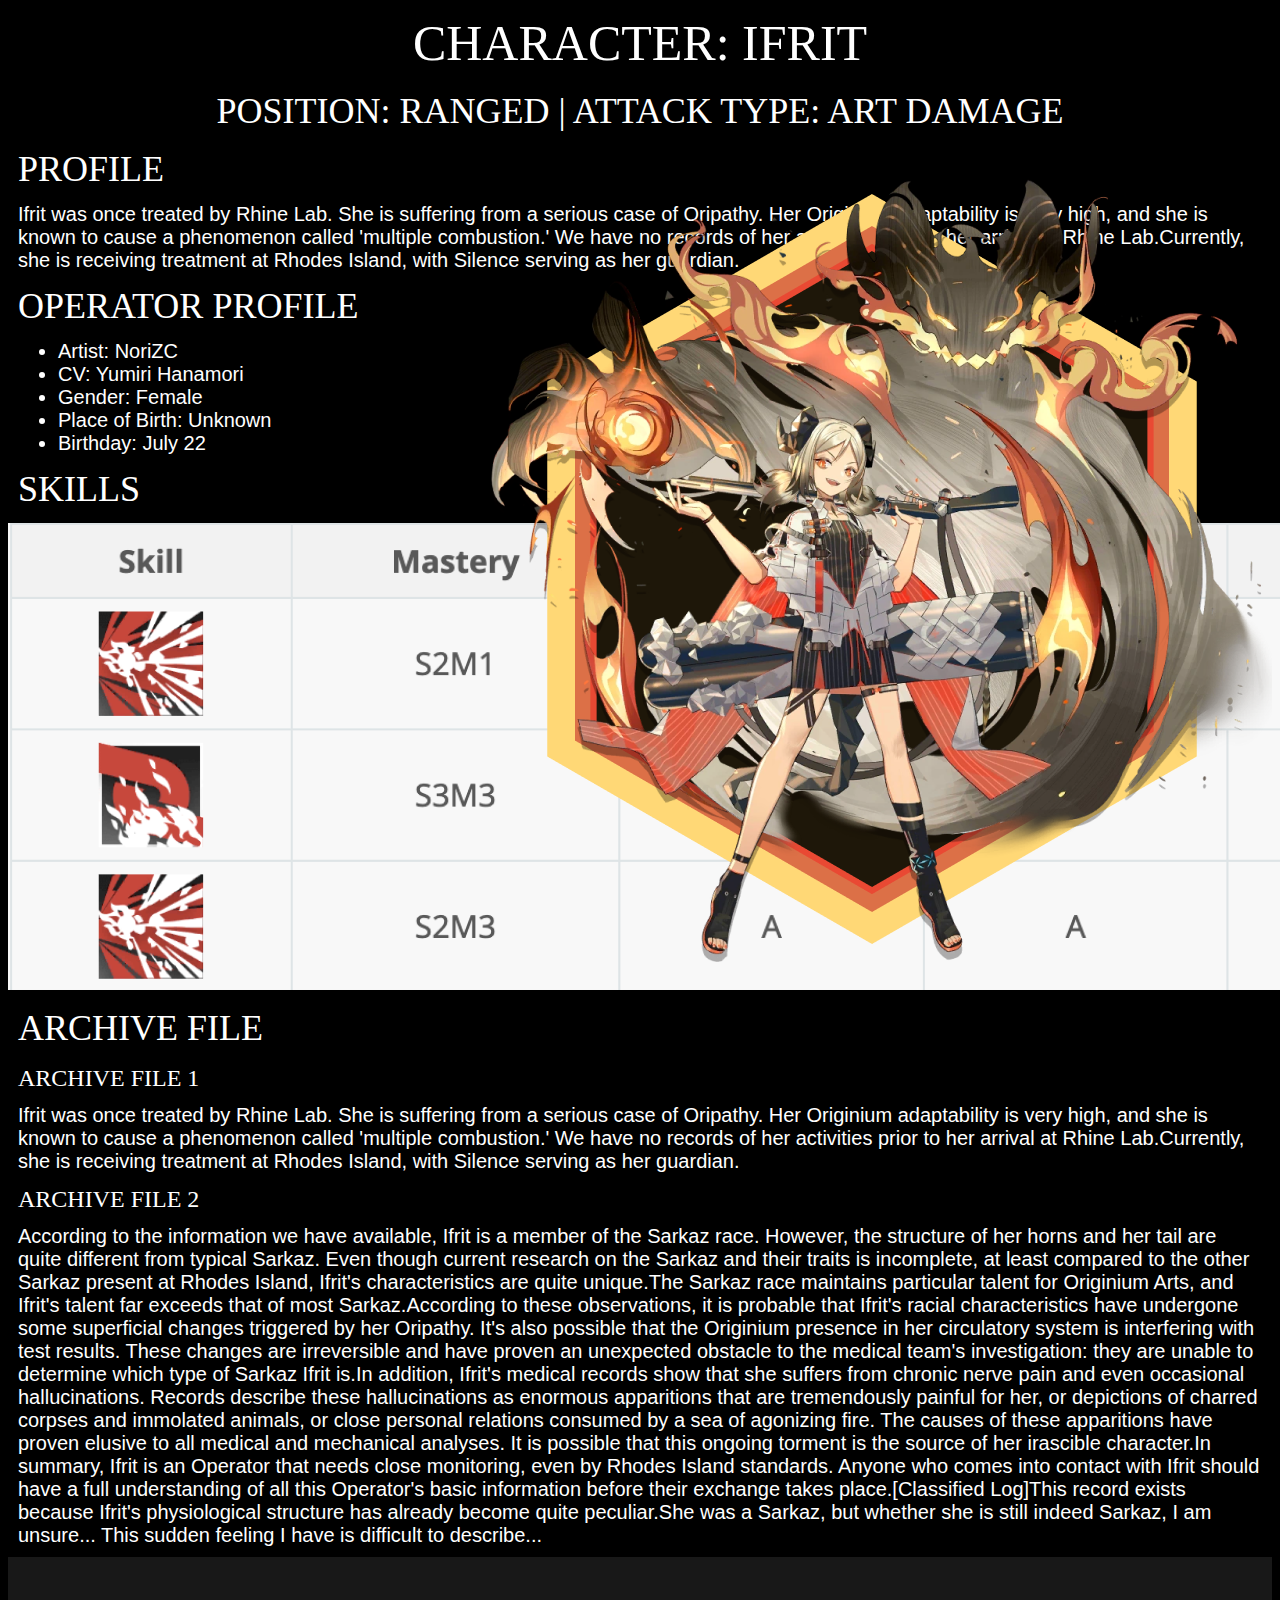
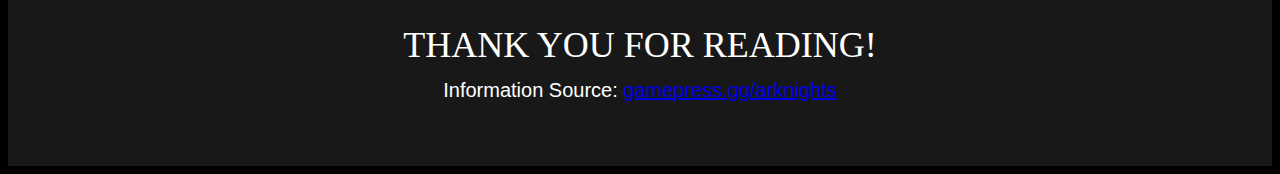
==== index.html @ 347c3e2e "add index page and ifrit css" ====
<!DOCTYPE html>
<html>
<head>
	<meta charset="utf-8">
	<meta name="viewport" content="width=device-width, initial-scale=1">
	<title>
		Ifrit Profile
	</title>
	<link rel="icon" href="img/Ifrit_Elite_2 1.png">
	<link rel="stylesheet" type="text/css" href="css/ifrit.css">
</head>
<body>
	<!-- header element -->
	<header>
		<div class="mainRunner">
			<img class="backimg" src="img/Group 1.png">
			<img class="frontimg" src="img/Ifrit_Elite_2 1.png">
		</div>
		<h1 class="center">CHARACTER: Ifrit</h1>
		<h2 class="center">Position: ranged | Attack Type: Art Damage</h2>
	</header>

	<!-- main element -->
	<main>
		<!-- profile -->
		<h2>PROFILE</h2>
		<p>
			Ifrit was once treated by Rhine Lab. She is suffering from a serious case of Oripathy. Her Originium adaptability is very high, and she is known to cause a phenomenon called 'multiple combustion.' We have no records of her activities prior to her arrival at Rhine Lab.Currently, she is receiving treatment at Rhodes Island, with Silence serving as her guardian.
		</p>

		<!-- operator profile -->
		<h2>Operator Profile</h2>
		<ul>
			<li>Artist: NoriZC</li>
			<li>CV: Yumiri Hanamori</li>
			<li>Gender: Female</li>
			<li>Place of Birth: Unknown</li>
			<li>Birthday: July 22</li>
		</ul>
	
		<!-- skills -->
		<h2>SKILLS</h2>
		<img src="img/image 1.png">

		<!-- archive file -->
		<h2>Archive File</h2>
		<h3>Archive File 1</h3>
		<p>
			Ifrit was once treated by Rhine Lab. She is suffering from a serious case of Oripathy. Her Originium adaptability is very high, and she is known to cause a phenomenon called 'multiple combustion.' We have no records of her activities prior to her arrival at Rhine Lab.Currently, she is receiving treatment at Rhodes Island, with Silence serving as her guardian.
		</p>
		<h3>Archive File 2</h3>
		<p>
			According to the information we have available, Ifrit is a member of the Sarkaz race. However, the structure of her horns and her tail are quite different from typical Sarkaz. Even though current research on the Sarkaz and their traits is incomplete, at least compared to the other Sarkaz present at Rhodes Island, Ifrit's characteristics are quite unique.The Sarkaz race maintains particular talent for Originium Arts, and Ifrit's talent far exceeds that of most Sarkaz.According to these observations, it is probable that Ifrit's racial characteristics have undergone some superficial changes triggered by her Oripathy. It's also possible that the Originium presence in her circulatory system is interfering with test results. These changes are irreversible and have proven an unexpected obstacle to the medical team's investigation: they are unable to determine which type of Sarkaz Ifrit is.In addition, Ifrit's medical records show that she suffers from chronic nerve pain and even occasional hallucinations. Records describe these hallucinations as enormous apparitions that are tremendously painful for her, or depictions of charred corpses and immolated animals, or close personal relations consumed by a sea of agonizing fire. The causes of these apparitions have proven elusive to all medical and mechanical analyses. It is possible that this ongoing torment is the source of her irascible character.In summary, Ifrit is an Operator that needs close monitoring, even by Rhodes Island standards. Anyone who comes into contact with Ifrit should have a full understanding of all this Operator's basic information before their exchange takes place.[Classified Log]This record exists because Ifrit's physiological structure has already become quite peculiar.She was a Sarkaz, but whether she is still indeed Sarkaz, I am unsure... This sudden feeling I have is difficult to describe...
		</p>
	</main>

	<!-- footer element -->
	<footer>
		<br><br><br>
		<h2 class="center">Thank you for reading!</h2>
		<p class="center" >Information Source: <a target="_blank" href="https://gamepress.gg/arknights/operator/ifrit">gamepress.gg/arknights</a>
		</p>
		<br><br><br>
	</footer>
	
</body>
</html>
---- css/ifrit.css ----
body{
	background-color: black;
}

footer{
	background-color: #181818;	
}

h1{
	margin: 10px;
	font-family: 'Joti One';
	font-style: normal;
	font-weight: 400;
	font-size: 50px;
	line-height: 67px;
	text-transform: uppercase;

	color: #FFFFFF;
}

h2{
	margin: 10px;
	font-family: 'Joti One';
	font-style: normal;
	font-weight: 400;
	font-size: 36px;
	line-height: 48px;

	text-transform: uppercase;

	color: #FFFFFF;
}

h3{
	margin: 10px;
	font-family: 'Joti One';
	font-style: normal;
	font-weight: 400;
	font-size: 24px;
	line-height: 32px;
	text-transform: uppercase;

	color: #FFFFFF;
}

p{
	
	margin: 10px;
	font-family: 'Arial';
	font-style: normal;
	font-weight: 400;
	font-size: 20px;
	line-height: 23px;

	color: #FFFFFF;

}

ul{
	margin: 10px;
	font-family: 'Arial';
	font-style: normal;
	font-weight: 400;
	font-size: 20px;
	line-height: 23px;

	color: #FFFFFF;
}

.mainRunner {
	position:relative;
}

.backimg{
	position:absolute; 
	left: 489px;
	top: 184px;
	z-index: 1;
}

.frontimg{
	position:absolute; 
	left: 464px;
	top: 159px;
	z-index: 2;
}

.center{
	text-align: center;
}
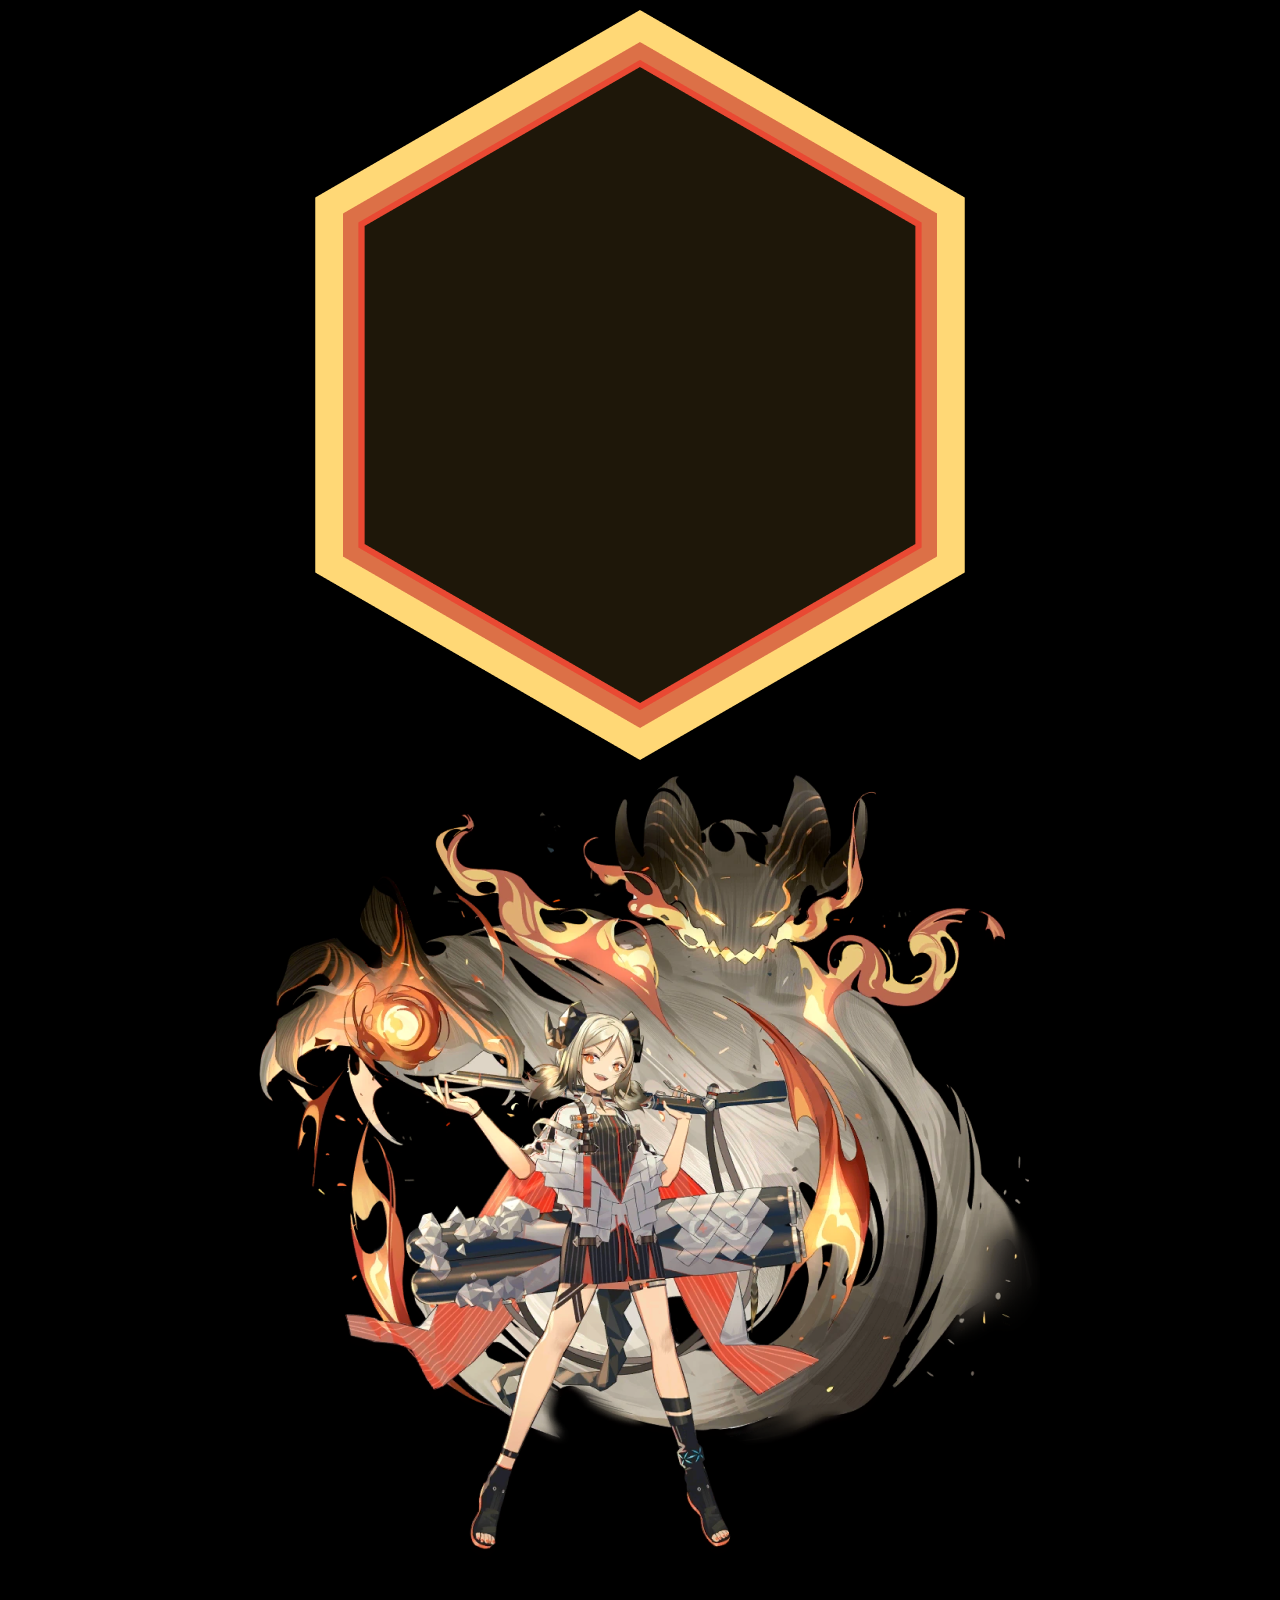
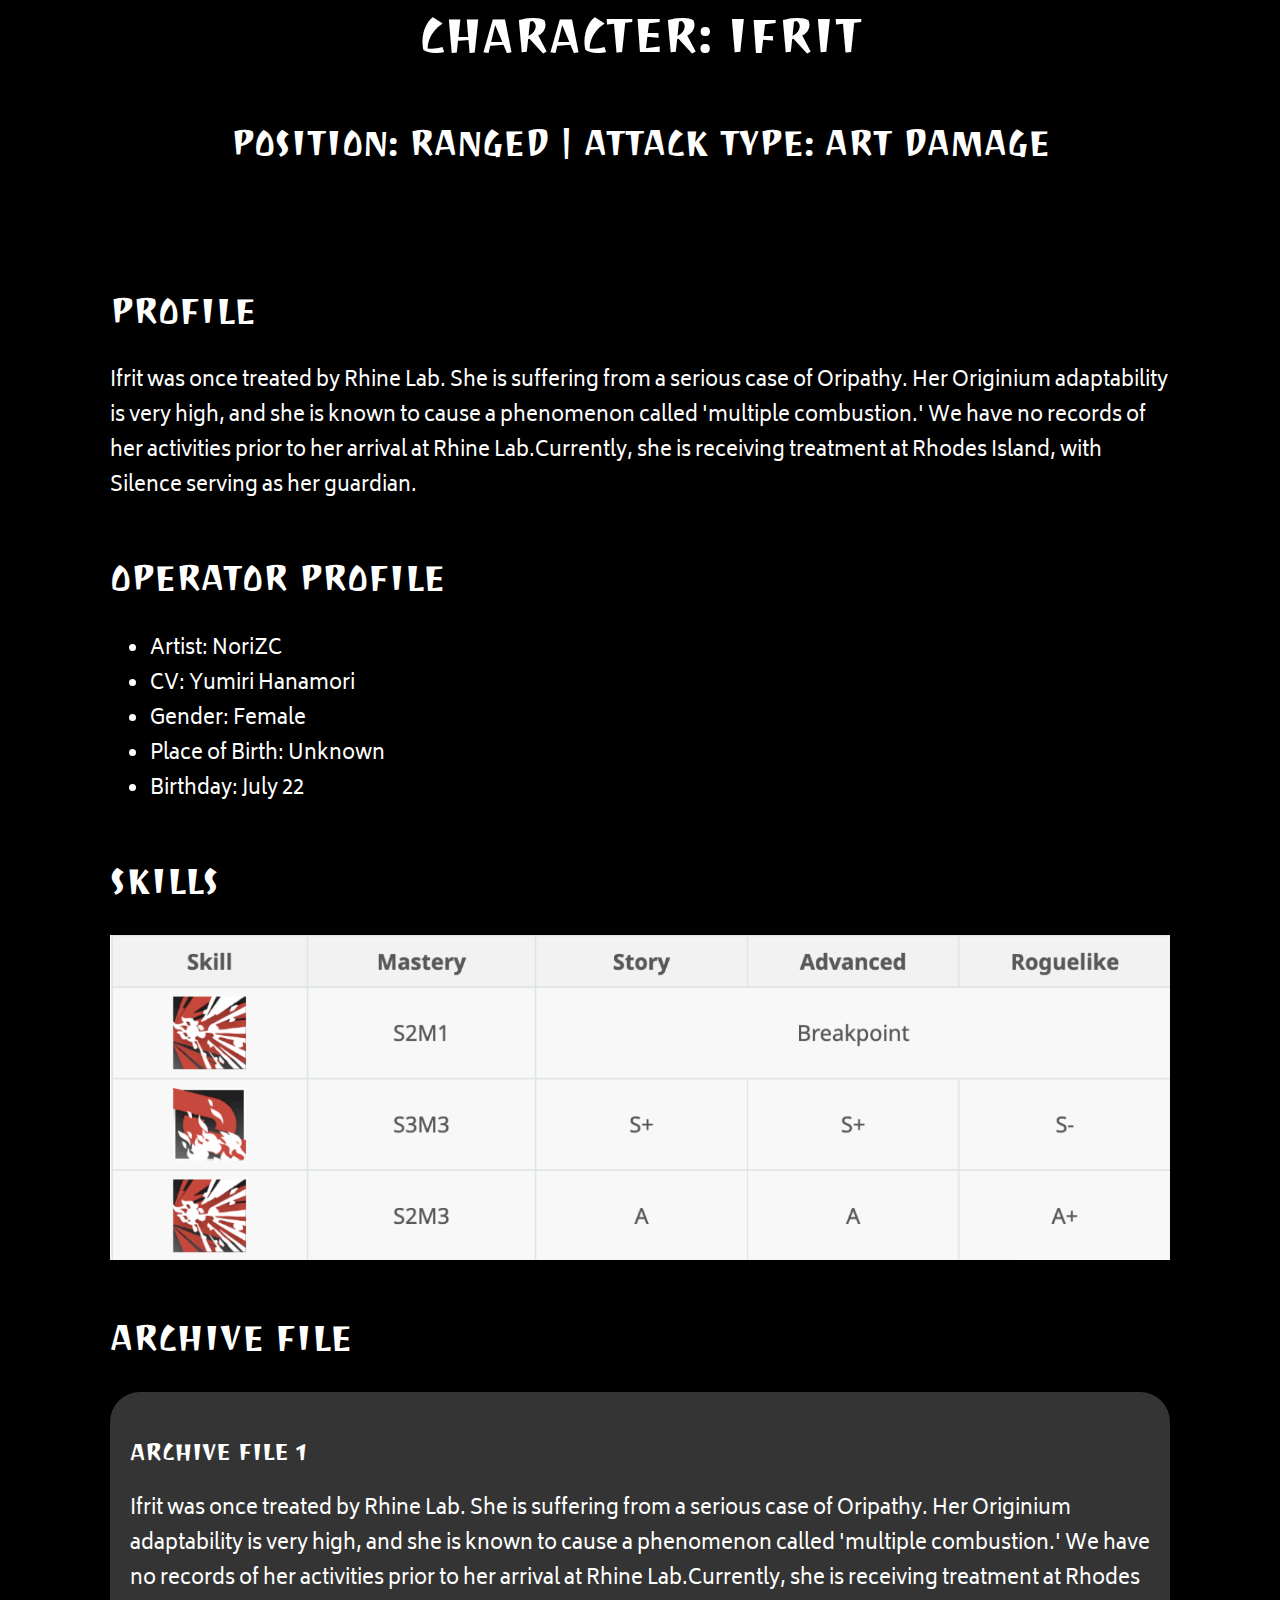
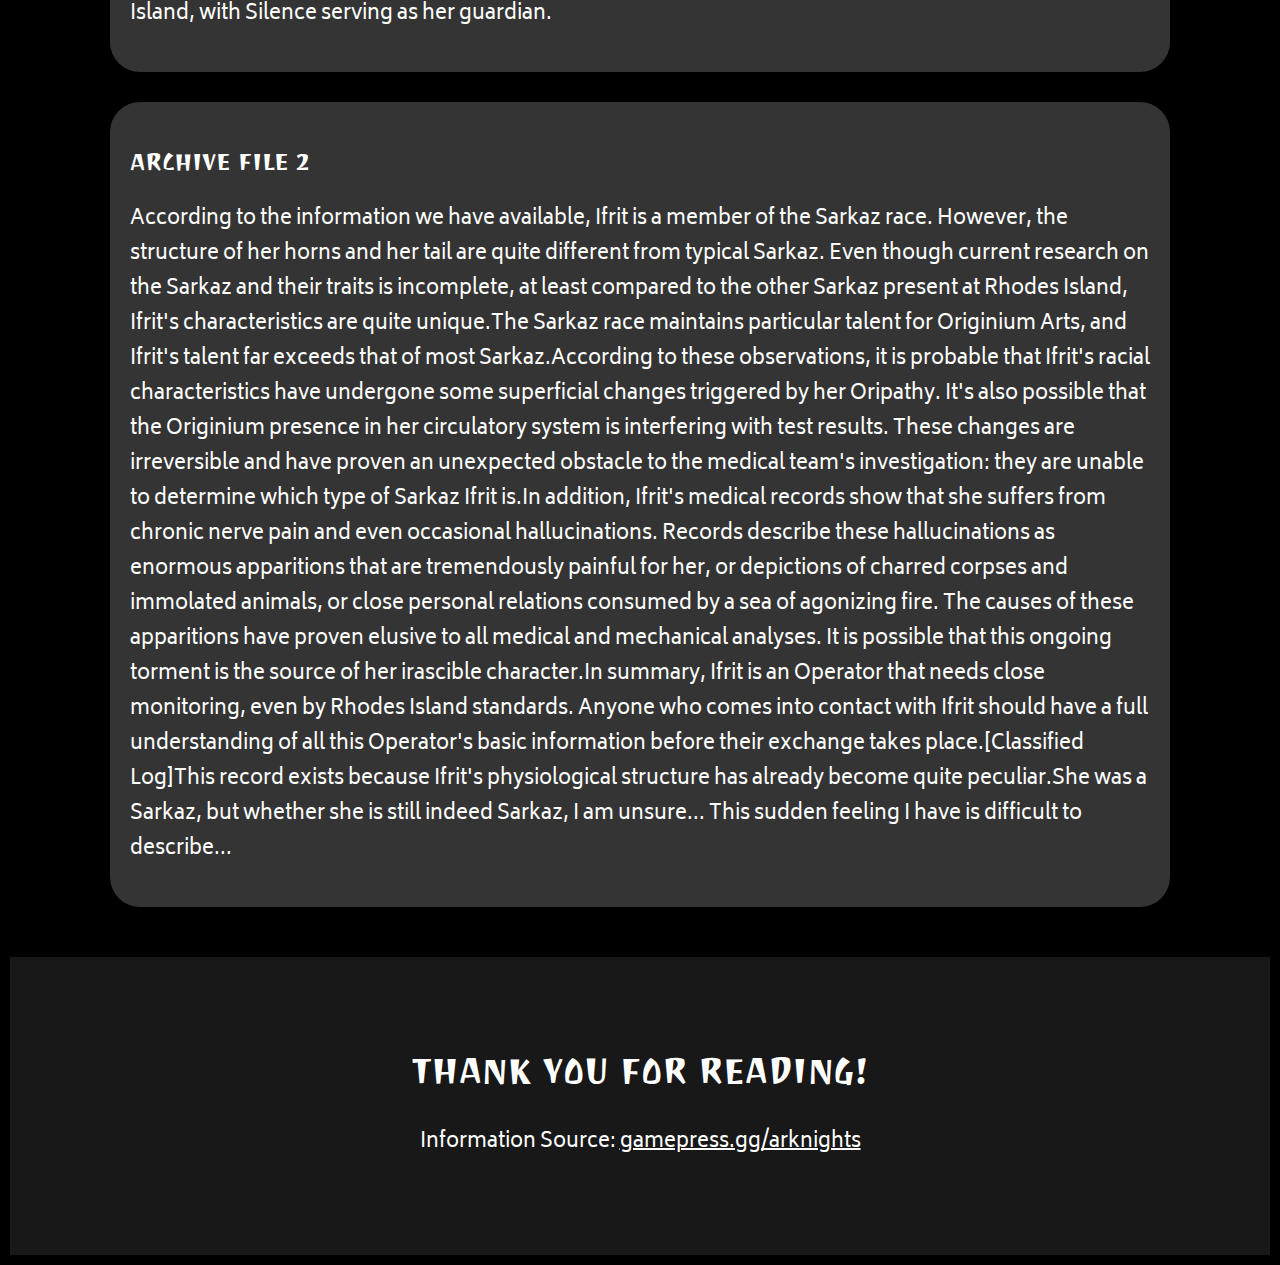
==== commit 5f20d46a: "update ifrit css and html" ====
--- a/index.html
+++ b/index.html
@@ -8,6 +8,9 @@
 	</title>
 	<link rel="icon" href="img/Ifrit_Elite_2 1.png">
 	<link rel="stylesheet" type="text/css" href="css/ifrit.css">
+	<style>
+		@import url('https://fonts.googleapis.com/css2?family=Biryani&family=Joti+One&display=swap');
+	</style>
 </head>
 <body>
 	<!-- header element -->
@@ -44,23 +47,25 @@
 
 		<!-- archive file -->
 		<h2>Archive File</h2>
-		<h3>Archive File 1</h3>
-		<p>
-			Ifrit was once treated by Rhine Lab. She is suffering from a serious case of Oripathy. Her Originium adaptability is very high, and she is known to cause a phenomenon called 'multiple combustion.' We have no records of her activities prior to her arrival at Rhine Lab.Currently, she is receiving treatment at Rhodes Island, with Silence serving as her guardian.
-		</p>
-		<h3>Archive File 2</h3>
-		<p>
-			According to the information we have available, Ifrit is a member of the Sarkaz race. However, the structure of her horns and her tail are quite different from typical Sarkaz. Even though current research on the Sarkaz and their traits is incomplete, at least compared to the other Sarkaz present at Rhodes Island, Ifrit's characteristics are quite unique.The Sarkaz race maintains particular talent for Originium Arts, and Ifrit's talent far exceeds that of most Sarkaz.According to these observations, it is probable that Ifrit's racial characteristics have undergone some superficial changes triggered by her Oripathy. It's also possible that the Originium presence in her circulatory system is interfering with test results. These changes are irreversible and have proven an unexpected obstacle to the medical team's investigation: they are unable to determine which type of Sarkaz Ifrit is.In addition, Ifrit's medical records show that she suffers from chronic nerve pain and even occasional hallucinations. Records describe these hallucinations as enormous apparitions that are tremendously painful for her, or depictions of charred corpses and immolated animals, or close personal relations consumed by a sea of agonizing fire. The causes of these apparitions have proven elusive to all medical and mechanical analyses. It is possible that this ongoing torment is the source of her irascible character.In summary, Ifrit is an Operator that needs close monitoring, even by Rhodes Island standards. Anyone who comes into contact with Ifrit should have a full understanding of all this Operator's basic information before their exchange takes place.[Classified Log]This record exists because Ifrit's physiological structure has already become quite peculiar.She was a Sarkaz, but whether she is still indeed Sarkaz, I am unsure... This sudden feeling I have is difficult to describe...
-		</p>
+		<div class="roundedbox">
+			<h3>Archive File 1</h3>
+			<p>
+				Ifrit was once treated by Rhine Lab. She is suffering from a serious case of Oripathy. Her Originium adaptability is very high, and she is known to cause a phenomenon called 'multiple combustion.' We have no records of her activities prior to her arrival at Rhine Lab.Currently, she is receiving treatment at Rhodes Island, with Silence serving as her guardian.
+			</p>
+		</div>
+		<div class="roundedbox">
+			<h3>Archive File 2</h3>
+			<p>
+				According to the information we have available, Ifrit is a member of the Sarkaz race. However, the structure of her horns and her tail are quite different from typical Sarkaz. Even though current research on the Sarkaz and their traits is incomplete, at least compared to the other Sarkaz present at Rhodes Island, Ifrit's characteristics are quite unique.The Sarkaz race maintains particular talent for Originium Arts, and Ifrit's talent far exceeds that of most Sarkaz.According to these observations, it is probable that Ifrit's racial characteristics have undergone some superficial changes triggered by her Oripathy. It's also possible that the Originium presence in her circulatory system is interfering with test results. These changes are irreversible and have proven an unexpected obstacle to the medical team's investigation: they are unable to determine which type of Sarkaz Ifrit is.In addition, Ifrit's medical records show that she suffers from chronic nerve pain and even occasional hallucinations. Records describe these hallucinations as enormous apparitions that are tremendously painful for her, or depictions of charred corpses and immolated animals, or close personal relations consumed by a sea of agonizing fire. The causes of these apparitions have proven elusive to all medical and mechanical analyses. It is possible that this ongoing torment is the source of her irascible character.In summary, Ifrit is an Operator that needs close monitoring, even by Rhodes Island standards. Anyone who comes into contact with Ifrit should have a full understanding of all this Operator's basic information before their exchange takes place.[Classified Log]This record exists because Ifrit's physiological structure has already become quite peculiar.She was a Sarkaz, but whether she is still indeed Sarkaz, I am unsure... This sudden feeling I have is difficult to describe...
+			</p>
+		</div>
 	</main>
 
 	<!-- footer element -->
 	<footer>
-		<br><br><br>
 		<h2 class="center">Thank you for reading!</h2>
 		<p class="center" >Information Source: <a target="_blank" href="https://gamepress.gg/arknights/operator/ifrit">gamepress.gg/arknights</a>
 		</p>
-		<br><br><br>
 	</footer>
 	
 </body>
--- a/css/ifrit.css
+++ b/css/ifrit.css
@@ -1,70 +1,73 @@
 body{
 	background-color: black;
+	color: #FFFFFF;
+	margin: 10px;
 }
 
 footer{
+	padding-top: 40px;
+	padding-bottom: 75px;
 	background-color: #181818;	
 }
 
+header{
+	text-align: center;
+}
+
+main{
+	 margin-left: 100px;
+	 margin-right:100px;
+	 margin-top: 120px;
+	 margin-bottom: 50px;
+}
+img{
+	max-width: 100%;
+}
+h1,h2,h3{
+	font-family: 'Joti One', cursive;
+	font-style: normal;
+	text-transform: uppercase;
+}
+
+
 h1{
-	margin: 10px;
-	font-family: 'Joti One';
-	font-style: normal;
 	font-weight: 400;
 	font-size: 50px;
-	line-height: 67px;
-	text-transform: uppercase;
-
-	color: #FFFFFF;
 }
 
 h2{
-	margin: 10px;
-	font-family: 'Joti One';
-	font-style: normal;
+	margin-top: 50px;
 	font-weight: 400;
 	font-size: 36px;
-	line-height: 48px;
-
-	text-transform: uppercase;
-
-	color: #FFFFFF;
 }
 
 h3{
-	margin: 10px;
-	font-family: 'Joti One';
-	font-style: normal;
 	font-weight: 400;
 	font-size: 24px;
-	line-height: 32px;
-	text-transform: uppercase;
-
-	color: #FFFFFF;
 }
 
-p{
-	
-	margin: 10px;
-	font-family: 'Arial';
+p,ul{	
+	font-family: 'Biryani', sans-serif;
 	font-style: normal;
 	font-weight: 400;
 	font-size: 20px;
-	line-height: 23px;
-
-	color: #FFFFFF;
-
 }
 
-ul{
-	margin: 10px;
-	font-family: 'Arial';
-	font-style: normal;
-	font-weight: 400;
-	font-size: 20px;
-	line-height: 23px;
+a{
+	color: #FFFFFF;
+}
+a:hover{
+	color: #FFD876;	
+}
 
-	color: #FFFFFF;
+.roundedbox{
+	 margin-left: 0px;
+	 margin-right:0px;
+	 margin-top:30px;
+	 margin-bottom:20px;
+	 padding: 20px;
+	 background-color: #343434;
+	 border-radius: 30px;
 }
 
 .mainRunner {
@@ -72,16 +75,10 @@
 }
 
 .backimg{
-	position:absolute; 
-	left: 489px;
-	top: 184px;
 	z-index: 1;
 }
 
 .frontimg{
-	position:absolute; 
-	left: 464px;
-	top: 159px;
 	z-index: 2;
 }
 
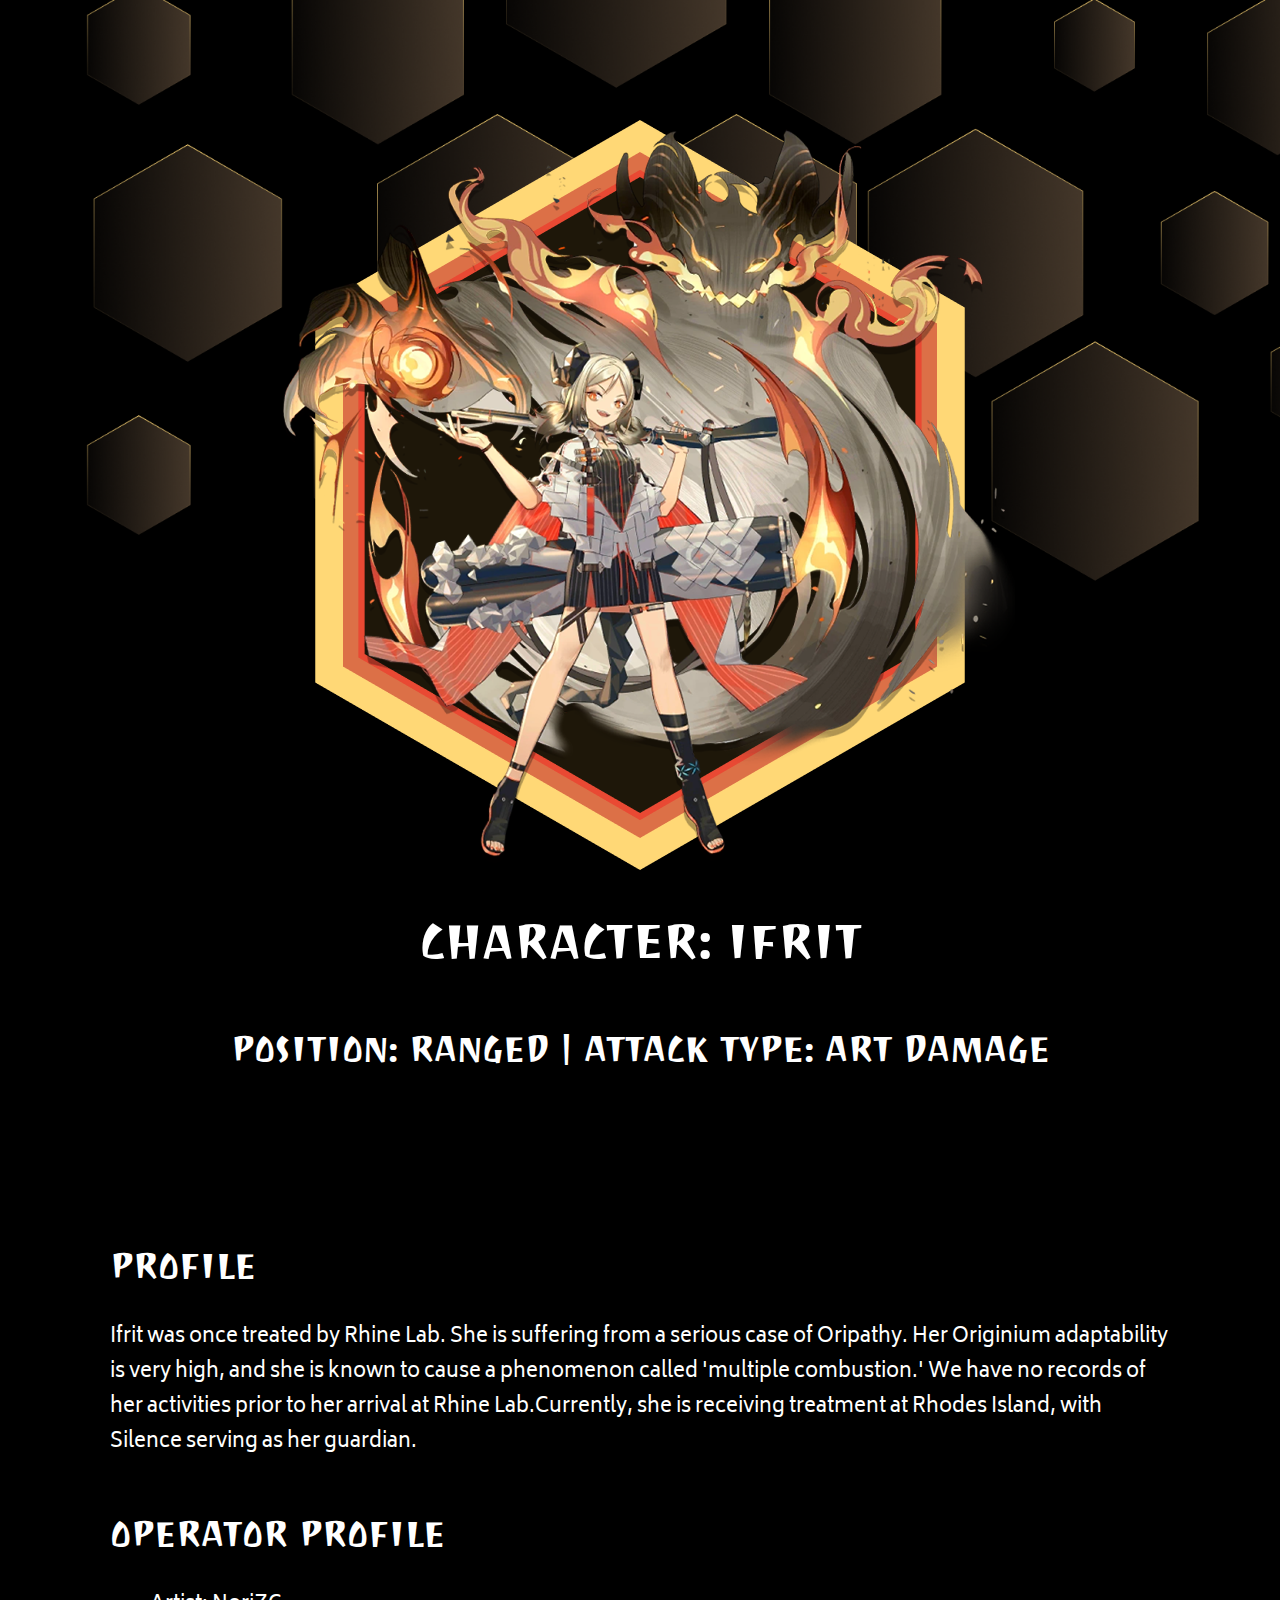
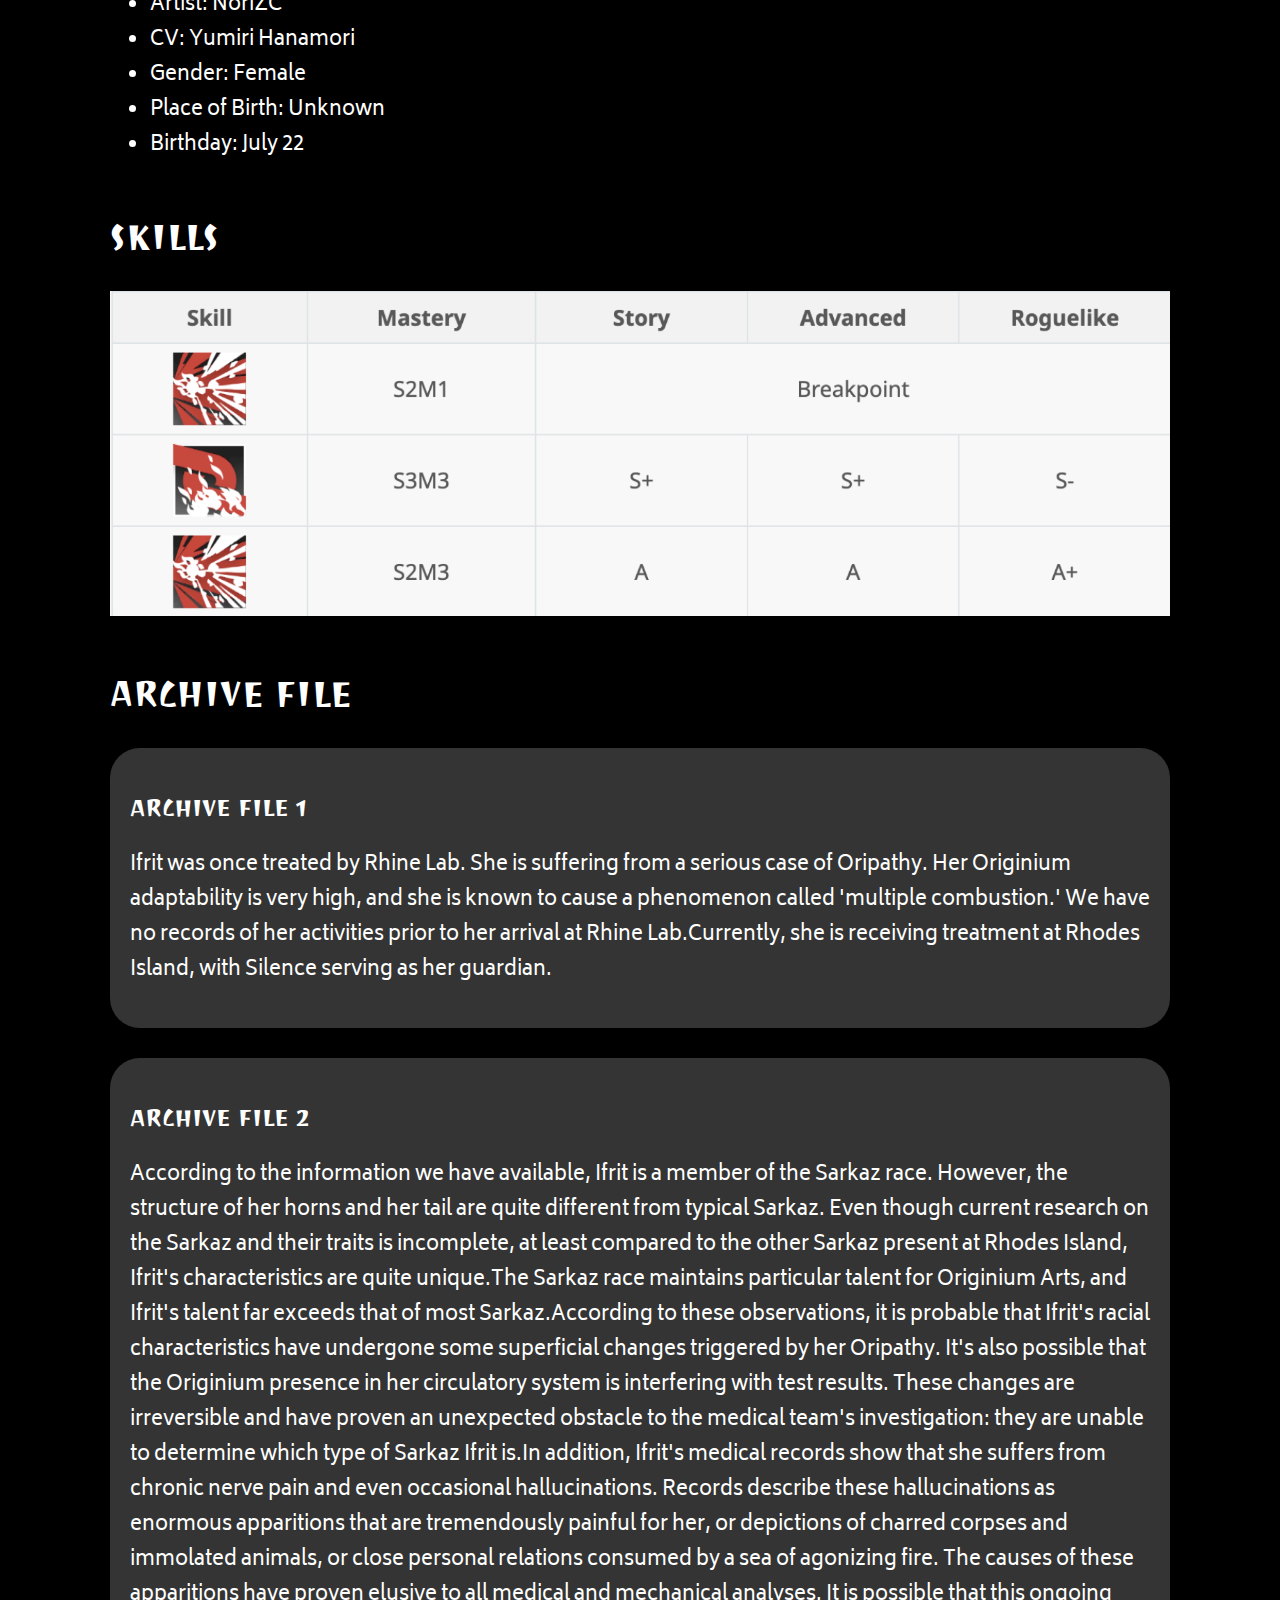
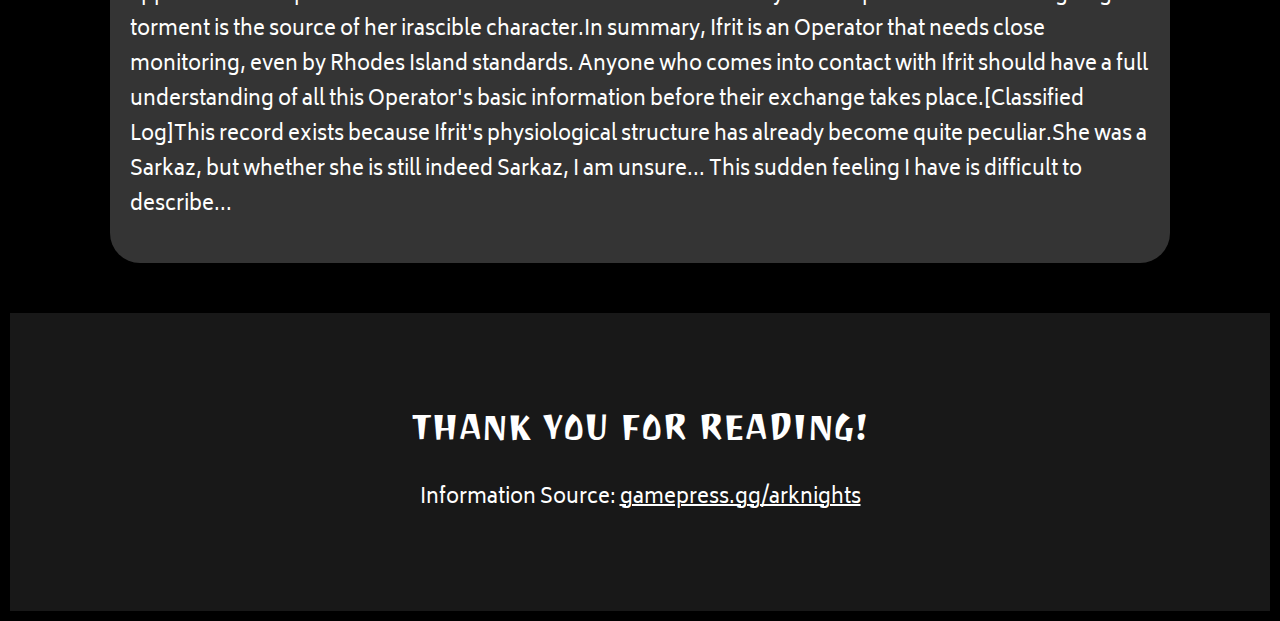
==== commit 5e6c91d7: "background grid updated" ====
--- a/index.html
+++ b/index.html
@@ -6,7 +6,7 @@
 	<title>
 		Ifrit Profile
 	</title>
-	<link rel="icon" href="img/Ifrit_Elite_2 1.png">
+	<link rel="icon" href="img/Group 1.png">
 	<link rel="stylesheet" type="text/css" href="css/ifrit.css">
 	<style>
 		@import url('https://fonts.googleapis.com/css2?family=Biryani&family=Joti+One&display=swap');
@@ -15,10 +15,8 @@
 <body>
 	<!-- header element -->
 	<header>
-		<div class="mainRunner">
-			<img class="backimg" src="img/Group 1.png">
-			<img class="frontimg" src="img/Ifrit_Elite_2 1.png">
-		</div>
+		<img class="front" src="img/ifrit-with-bg.png">
+		<img class="back" src="img/background-grid.png">		
 		<h1 class="center">CHARACTER: Ifrit</h1>
 		<h2 class="center">Position: ranged | Attack Type: Art Damage</h2>
 	</header>
--- a/css/ifrit.css
+++ b/css/ifrit.css
@@ -12,7 +12,10 @@
 
 header{
 	text-align: center;
+	padding:20px;
 }
+
+
 
 main{
 	 margin-left: 100px;
@@ -23,12 +26,12 @@
 img{
 	max-width: 100%;
 }
+
 h1,h2,h3{
 	font-family: 'Joti One', cursive;
 	font-style: normal;
 	text-transform: uppercase;
 }
-
 
 h1{
 	font-weight: 400;
@@ -60,6 +63,7 @@
 	color: #FFD876;	
 }
 
+/* class style */
 .roundedbox{
 	 margin-left: 0px;
 	 margin-right:0px;
@@ -70,18 +74,16 @@
 	 border-radius: 30px;
 }
 
-.mainRunner {
-	position:relative;
+.front{
+	margin-top: 90px;
+	z-index: 0;
 }
-
-.backimg{
-	z-index: 1;
+.back{
+	position:absolute;
+	left: 79px;
+	top: -94px;
+	z-index: -1;
 }
-
-.frontimg{
-	z-index: 2;
-}
-
 .center{
 	text-align: center;
 }
